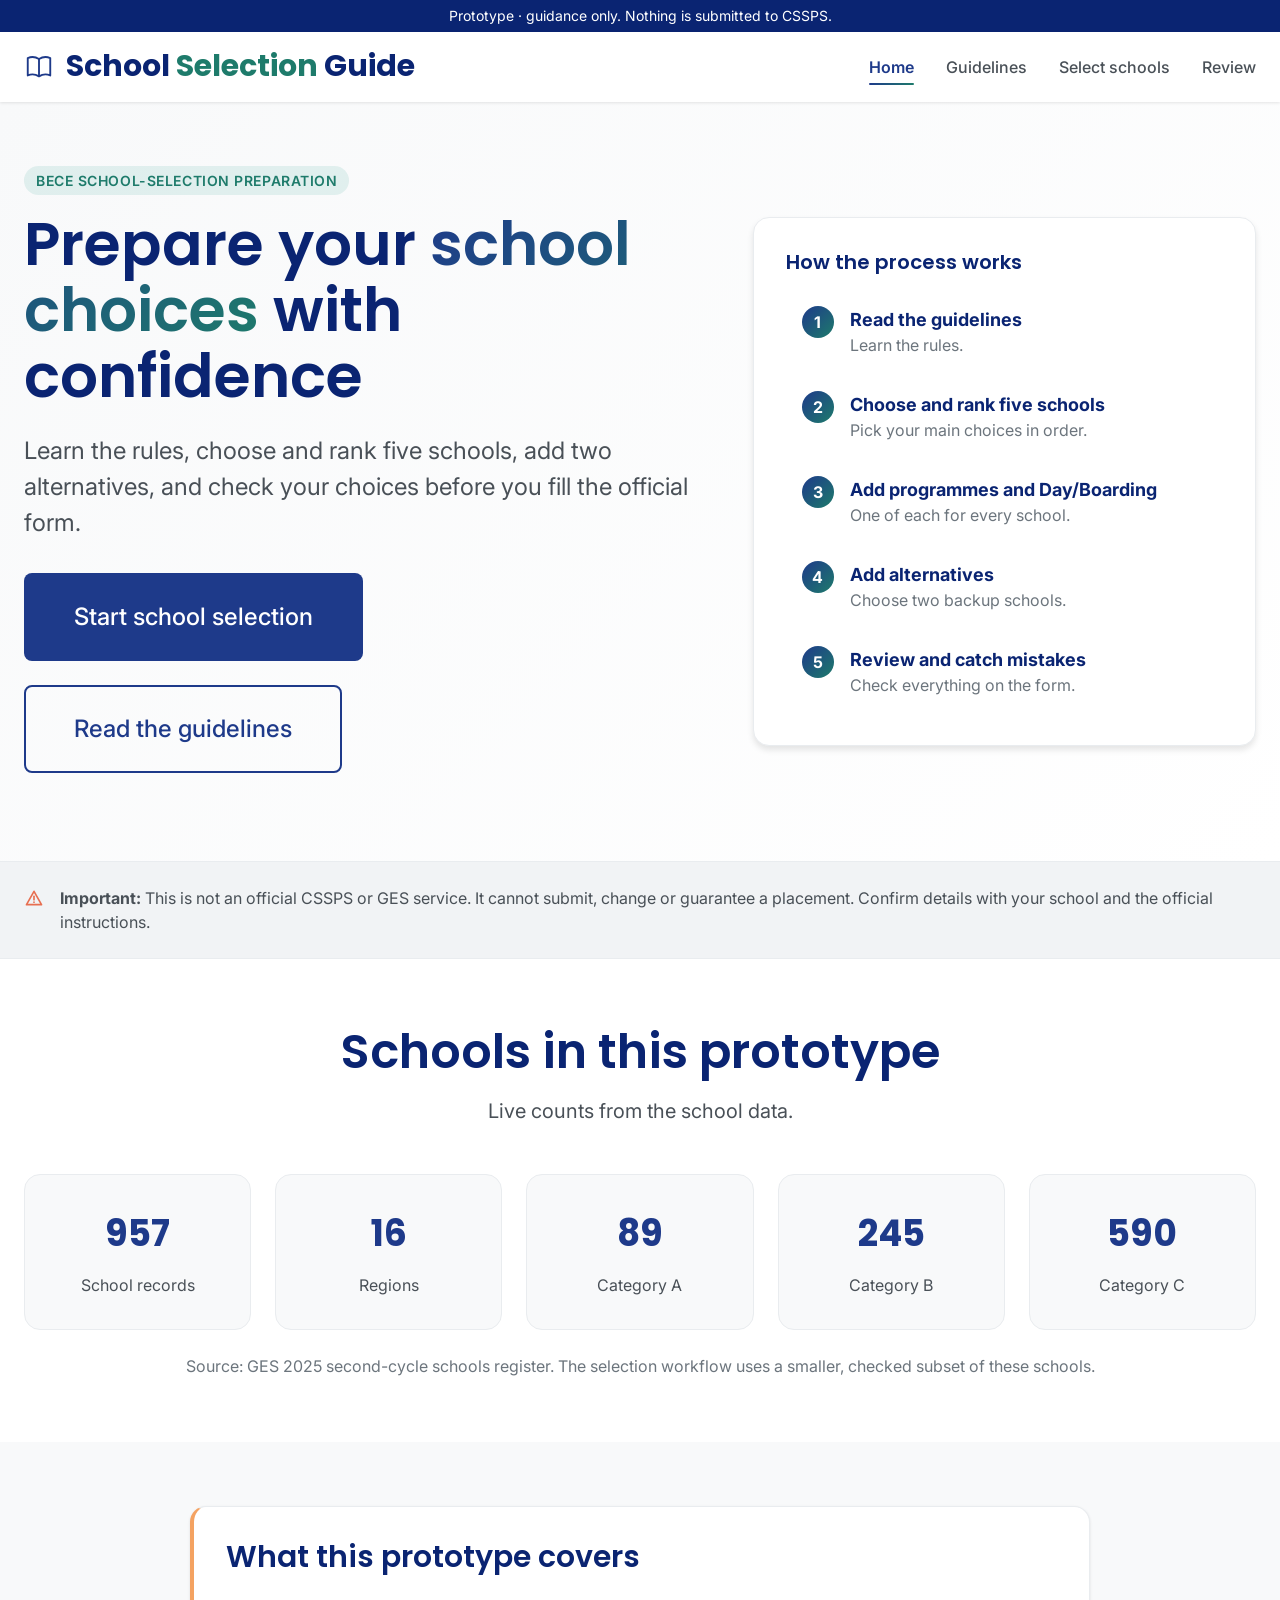
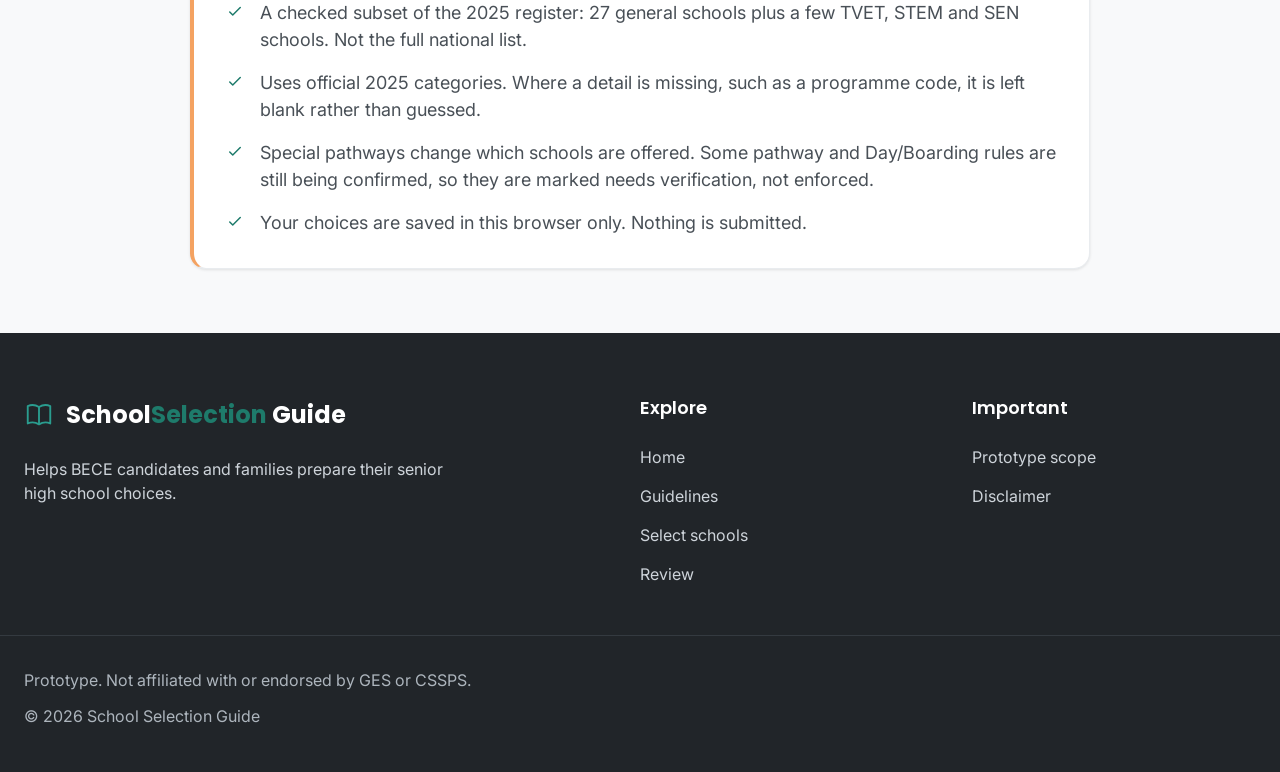
==== school-selection/index.html @ 2ab00b9f "Initial commit: combined Journa product with landing page Combines two existing products into one re" ====
<!DOCTYPE html>
<html lang="en">
<head>
    <meta charset="UTF-8">
    <meta name="viewport" content="width=device-width, initial-scale=1.0">
    <meta name="description" content="Learn the 2025 BECE school-selection rules, choose and rank five schools plus two alternatives, and check your choices. Prototype.">
    <title>School Selection Guide &mdash; prepare your BECE school choices</title>
    <link rel="preconnect" href="https://fonts.googleapis.com">
    <link rel="preconnect" href="https://fonts.gstatic.com" crossorigin>
    <link href="https://fonts.googleapis.com/css2?family=Inter:wght@400;500;600;700&family=Poppins:wght@600;700&display=swap" rel="stylesheet">
    <link rel="stylesheet" href="css/main.css">
</head>
<body data-page="home">
    <div id="site-header"></div>

    <main id="main">
        <!-- Welcome -->
        <section class="hero">
            <div class="container hero-inner">
                <div class="hero-content">
                    <span class="hero-eyebrow">BECE school-selection preparation</span>
                    <h1 class="hero-title">Prepare your <span class="text-gradient">school choices</span> with confidence</h1>
                    <p class="hero-lead">
                        Learn the rules, choose and rank five schools, add two alternatives, and check
                        your choices before you fill the official form.
                    </p>
                    <div class="hero-actions">
                        <a class="btn btn-primary btn-large" href="selection/index.html">Start school selection</a>
                        <a class="btn btn-outline btn-large" href="guidelines/index.html">Read the guidelines</a>
                    </div>
                </div>

                <aside class="hero-panel" aria-label="How the selection process works">
                    <h2 class="hero-panel-title">How the process works</h2>
                    <div class="process-list">
                        <a class="process-item" href="guidelines/index.html">
                            <span class="process-num" aria-hidden="true">1</span>
                            <span class="process-text">
                                <strong>Read the guidelines</strong>
                                <span>Learn the rules.</span>
                            </span>
                        </a>
                        <a class="process-item" href="selection/index.html">
                            <span class="process-num" aria-hidden="true">2</span>
                            <span class="process-text">
                                <strong>Choose and rank five schools</strong>
                                <span>Pick your main choices in order.</span>
                            </span>
                        </a>
                        <a class="process-item" href="selection/index.html">
                            <span class="process-num" aria-hidden="true">3</span>
                            <span class="process-text">
                                <strong>Add programmes and Day/Boarding</strong>
                                <span>One of each for every school.</span>
                            </span>
                        </a>
                        <a class="process-item" href="review/index.html">
                            <span class="process-num" aria-hidden="true">4</span>
                            <span class="process-text">
                                <strong>Add alternatives</strong>
                                <span>Choose two backup schools.</span>
                            </span>
                        </a>
                         <a class="process-item" href="review/index.html">
                            <span class="process-num" aria-hidden="true">5</span>
                            <span class="process-text">
                                <strong>Review and catch mistakes</strong>
                                <span>Check everything on the form.</span>
                            </span>
                        </a>
                    </div>
                </aside>
            </div>
        </section>

    

        <!-- Disclaimer -->
        <section class="notice-band" id="disclaimer">
            <div class="container notice-inner">
                <svg viewBox="0 0 24 24" width="20" height="20" aria-hidden="true" focusable="false">
                    <path d="M12 4l9 16H3L12 4Z" fill="none" stroke="currentColor" stroke-width="2" stroke-linejoin="round"/>
                    <path d="M12 10v4" fill="none" stroke="currentColor" stroke-width="2" stroke-linecap="round"/>
                    <circle cx="12" cy="17" r="1" fill="currentColor"/>
                </svg>
                <p>
                    <strong>Important:</strong> This is not an official CSSPS or GES service. It cannot
                    submit, change or guarantee a placement. Confirm details with your school and the
                    official instructions.
                </p>
            </div>
        </section>

        <!-- Dataset snapshot -->
        <section class="data-snapshot">
            <div class="container">
                <div class="section-header">
                    <h2 class="section-title">Schools in this prototype</h2>
                    <p class="section-subtitle">Live counts from the school data.</p>
                </div>
                <div class="snapshot-grid">
                    <div class="snapshot-card">
                        <span class="snapshot-value" id="stat-schools">&mdash;</span>
                        <span class="snapshot-label">School records</span>
                    </div>
                    <div class="snapshot-card">
                        <span class="snapshot-value" id="stat-regions">&mdash;</span>
                        <span class="snapshot-label">Regions</span>
                    </div>
                    <div class="snapshot-card">
                        <span class="snapshot-value" id="stat-cat-a">&mdash;</span>
                        <span class="snapshot-label">Category A</span>
                    </div>
                    <div class="snapshot-card">
                        <span class="snapshot-value" id="stat-cat-b">&mdash;</span>
                        <span class="snapshot-label">Category B</span>
                    </div>
                    <div class="snapshot-card">
                        <span class="snapshot-value" id="stat-cat-c">&mdash;</span>
                        <span class="snapshot-label">Category C</span>
                    </div>
                </div>
                <p class="snapshot-note" id="snapshot-note">
                    Source: GES 2025 second-cycle schools register. The selection workflow uses a
                    smaller, checked subset of these schools.
                </p>
            </div>
        </section>

        <!-- Scope -->
        <section class="scope" id="scope">
            <div class="container">
                <div class="scope-card">
                    <h2 class="scope-title">What this prototype covers</h2>
                    <ul class="scope-list">
                        <li>
                            <svg viewBox="0 0 24 24" width="18" height="18" aria-hidden="true" focusable="false"><path d="M5 12l4 4 10-10" fill="none" stroke="currentColor" stroke-width="2" stroke-linecap="round" stroke-linejoin="round"/></svg>
                            <span>A checked subset of the 2025 register: 27 general schools plus a few TVET, STEM and SEN schools. Not the full national list.</span>
                        </li>
                        <li>
                            <svg viewBox="0 0 24 24" width="18" height="18" aria-hidden="true" focusable="false"><path d="M5 12l4 4 10-10" fill="none" stroke="currentColor" stroke-width="2" stroke-linecap="round" stroke-linejoin="round"/></svg>
                            <span>Uses official 2025 categories. Where a detail is missing, such as a programme code, it is left blank rather than guessed.</span>
                        </li>
                        <li>
                            <svg viewBox="0 0 24 24" width="18" height="18" aria-hidden="true" focusable="false"><path d="M5 12l4 4 10-10" fill="none" stroke="currentColor" stroke-width="2" stroke-linecap="round" stroke-linejoin="round"/></svg>
                            <span>Special pathways change which schools are offered. Some pathway and Day/Boarding rules are still being confirmed, so they are marked needs verification, not enforced.</span>
                        </li>
                        <li>
                            <svg viewBox="0 0 24 24" width="18" height="18" aria-hidden="true" focusable="false"><path d="M5 12l4 4 10-10" fill="none" stroke="currentColor" stroke-width="2" stroke-linecap="round" stroke-linejoin="round"/></svg>
                            <span>Your choices are saved in this browser only. Nothing is submitted.</span>
                        </li>
                    </ul>
                </div>
            </div>
        </section>
    </main>

    <div id="site-footer"></div>

    <noscript>
        <p style="padding: 1rem; text-align: center; background: #fff3cd; color: #664d03;">
            This prototype needs JavaScript to load navigation and school data. Please enable it to use the app.
        </p>
    </noscript>

    <script type="module" src="js/layout.js"></script>
    <script type="module" src="js/home.js"></script>
</body>
</html>
---- school-selection/css/main.css ----
@import url('variables.css');
@import url('reset.css');
@import url('layout.css');
@import url('components.css');
@import url('utilities.css');
@import url('pages.css');
@import url('guidelines.css');
@import url('selection.css');
@import url('placement-form.css');
@import url('review.css');
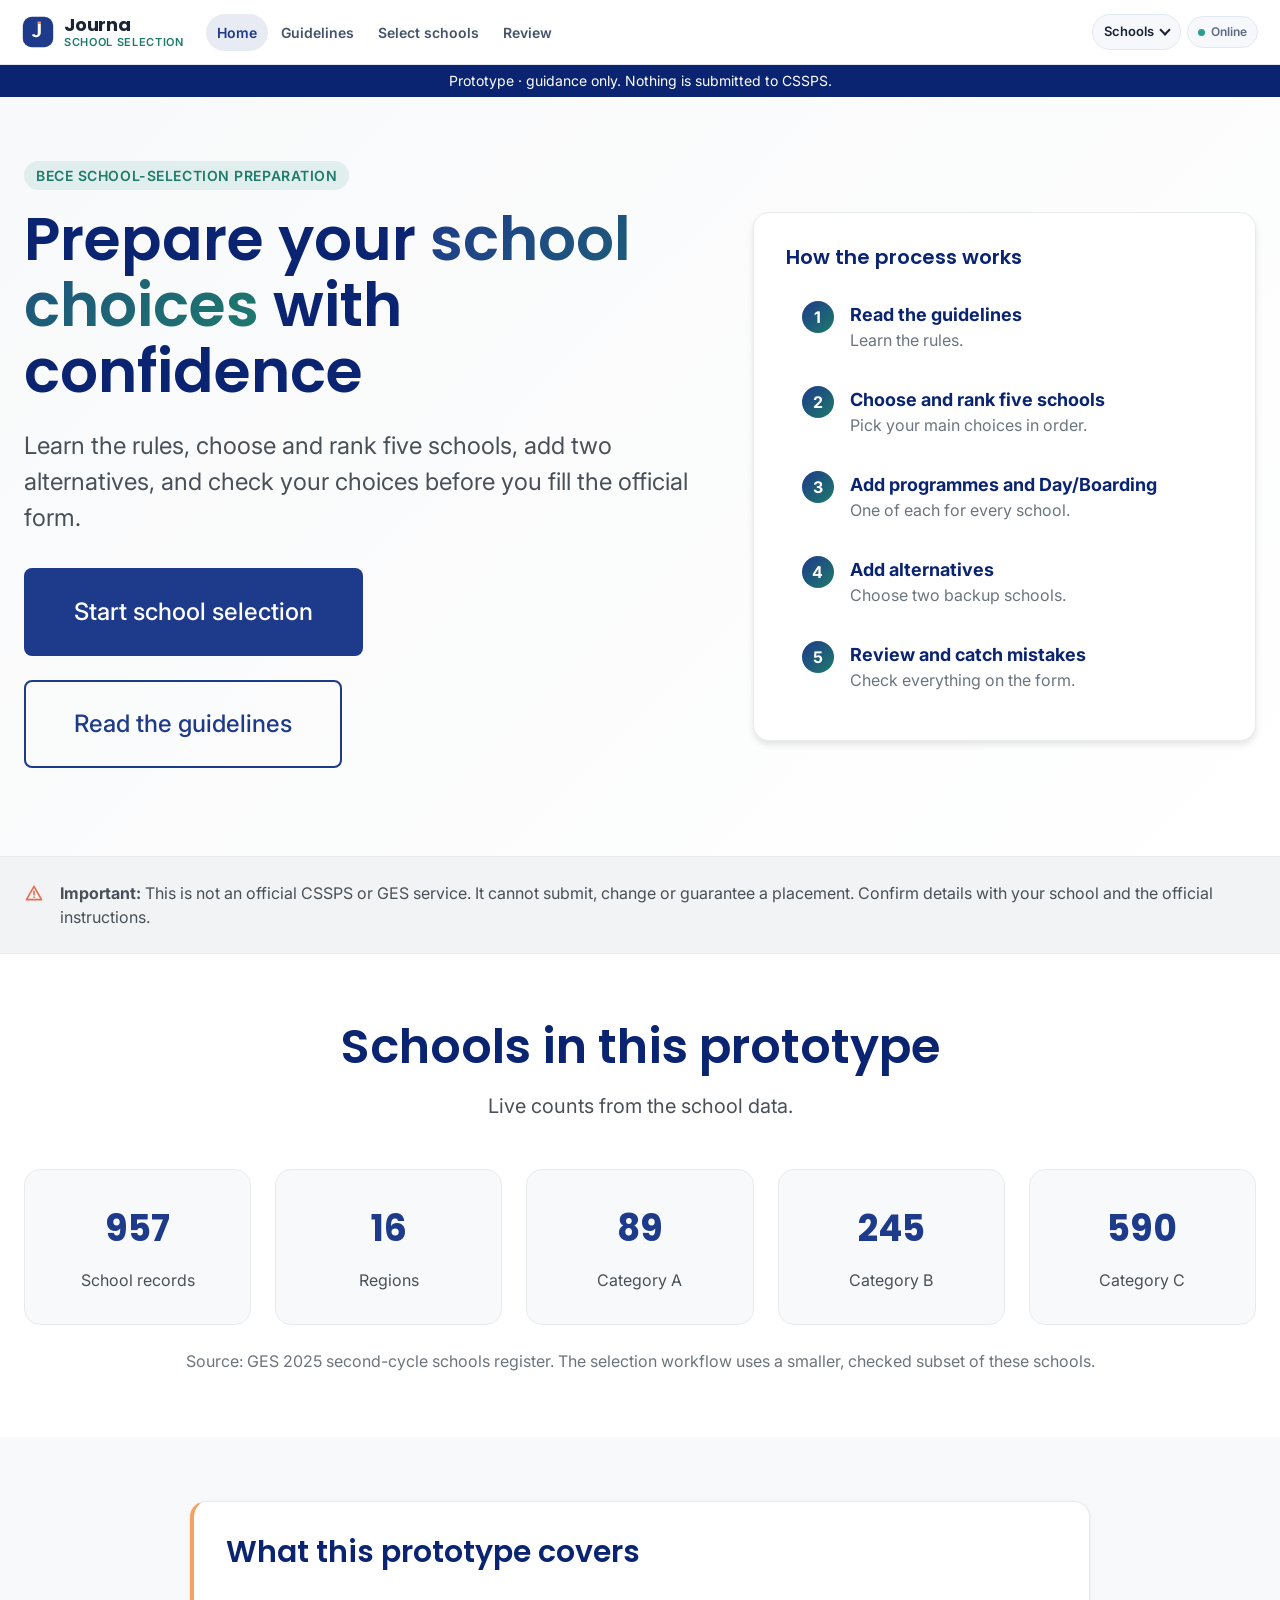
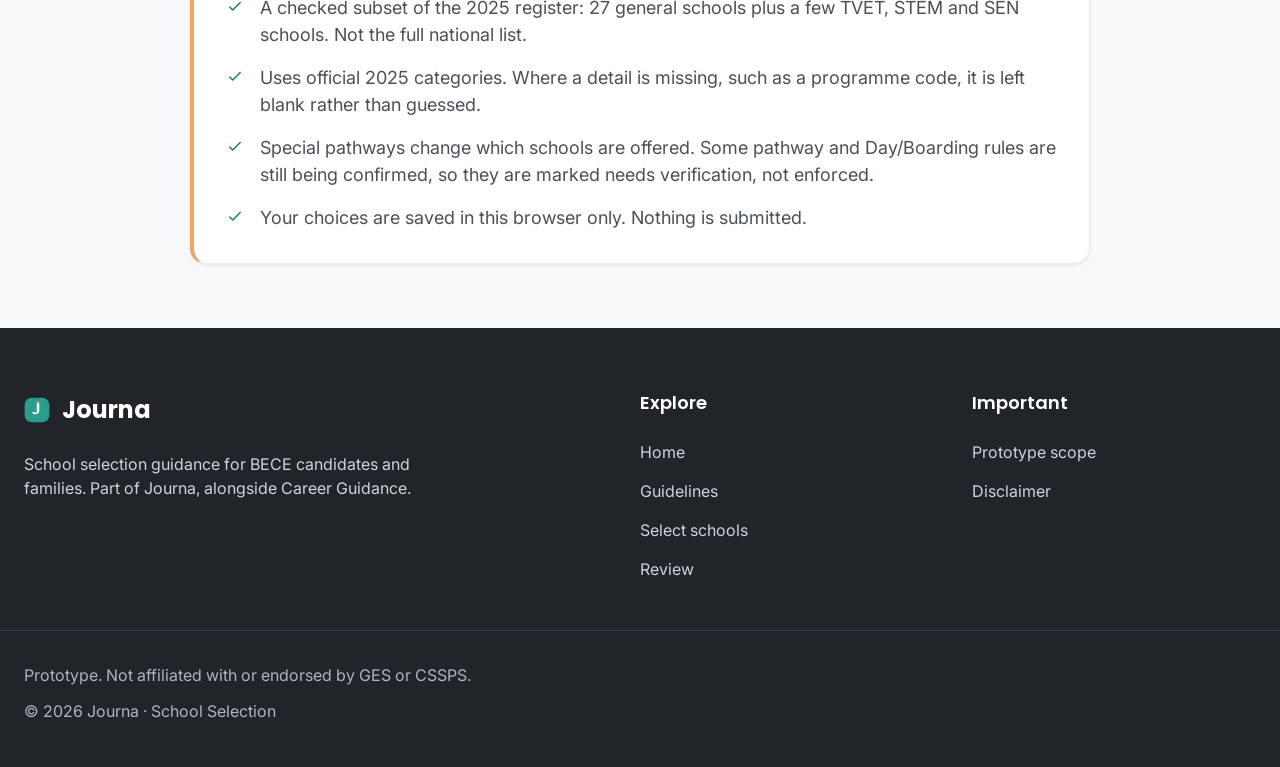
==== commit 161e7283: "Make Journa a unified installable offline PWA with shared shell" ====
--- a/school-selection/index.html
+++ b/school-selection/index.html
@@ -4,13 +4,18 @@
     <meta charset="UTF-8">
     <meta name="viewport" content="width=device-width, initial-scale=1.0">
     <meta name="description" content="Learn the 2025 BECE school-selection rules, choose and rank five schools plus two alternatives, and check your choices. Prototype.">
-    <title>School Selection Guide &mdash; prepare your BECE school choices</title>
+    <title>Journa &middot; School Selection &mdash; prepare your BECE school choices</title>
     <link rel="preconnect" href="https://fonts.googleapis.com">
     <link rel="preconnect" href="https://fonts.gstatic.com" crossorigin>
     <link href="https://fonts.googleapis.com/css2?family=Inter:wght@400;500;600;700&family=Poppins:wght@600;700&display=swap" rel="stylesheet">
     <link rel="stylesheet" href="css/main.css">
+    <meta name="theme-color" content="#1E3A8A">
+    <link rel="manifest" href="../manifest.webmanifest">
+    <link rel="icon" type="image/png" href="../assets/journa/icons/favicon-32.png">
+    <link rel="apple-touch-icon" href="../assets/journa/icons/apple-touch-icon.png">
+    <link rel="stylesheet" href="../assets/journa/shell.css">
 </head>
-<body data-page="home">
+<body data-page="home" data-journa-service="school" data-journa-page="home">
     <div id="site-header"></div>
 
     <main id="main">
@@ -165,5 +170,6 @@
 
     <script type="module" src="js/layout.js"></script>
     <script type="module" src="js/home.js"></script>
+    <script type="module" src="../assets/journa/shell.js"></script>
 </body>
 </html>
--- a/assets/journa/shell.css
+++ b/assets/journa/shell.css
@@ -0,0 +1,763 @@
+/* ==========================================================================
+   JOURNA — shared application shell
+   ==========================================================================
+   Loaded by every page of every service. It provides ONE design system:
+   tokens, the application bar, the mobile tab bar, the service switcher,
+   the install prompt, the network status and the update toast.
+
+   It deliberately does not restyle the content of either service. It only
+   adds the shared chrome and a small set of targeted responsive rules for
+   layouts that previously had no breakpoint.
+
+   The two services already share the same design tokens (--primary,
+   --secondary, --accent ...) and the same 1024 / 768 / 640 breakpoints,
+   so the shell slots into both without conflict.
+   ========================================================================== */
+
+:root {
+    --jn-navy: #1E3A8A;
+    --jn-navy-dark: #0A2472;
+    --jn-navy-light: #3B5BA5;
+    --jn-teal: #1E7B6B;
+    --jn-teal-light: #2A9D8F;
+    --jn-orange: #F4A261;
+    --jn-coral: #E76F51;
+    --jn-ink: #1A2233;
+    --jn-body: #46536B;
+    --jn-muted: #5C6A85;
+    --jn-line: #E2E8F2;
+    --jn-bg: #F6F8FC;
+    --jn-white: #FFFFFF;
+
+    --jn-appbar-h: 58px;
+    --jn-tabbar-h: 60px;
+    --jn-radius: 14px;
+    --jn-radius-sm: 10px;
+    --jn-shadow: 0 4px 12px rgba(26, 34, 51, .07), 0 12px 32px rgba(26, 34, 51, .07);
+    --jn-shadow-lg: 0 8px 24px rgba(26, 34, 51, .12), 0 24px 56px rgba(26, 34, 51, .12);
+    --jn-font: 'Inter', -apple-system, BlinkMacSystemFont, 'Segoe UI', Roboto, Helvetica, Arial, sans-serif;
+    --jn-display: 'Poppins', var(--jn-font);
+    --jn-safe-b: env(safe-area-inset-bottom, 0px);
+    --jn-safe-t: env(safe-area-inset-top, 0px);
+}
+
+/* ---------- Shell chrome ---------- */
+
+.jn-skip {
+    position: absolute;
+    left: -9999px;
+    top: 0;
+    z-index: 1000;
+    background: var(--jn-navy);
+    color: #fff;
+    padding: 10px 16px;
+    border-radius: 0 0 var(--jn-radius-sm) 0;
+    font-weight: 600;
+    text-decoration: none;
+}
+
+.jn-skip:focus {
+    left: 0;
+}
+
+/* ---------- Application bar ---------- */
+
+.jn-appbar {
+    position: sticky;
+    top: 0;
+    z-index: 900;
+    background: rgba(255, 255, 255, .92);
+    -webkit-backdrop-filter: saturate(180%) blur(14px);
+    backdrop-filter: saturate(180%) blur(14px);
+    border-bottom: 1px solid var(--jn-line);
+    padding-top: var(--jn-safe-t);
+}
+
+.jn-appbar__inner {
+    display: flex;
+    align-items: center;
+    gap: 10px;
+    min-height: var(--jn-appbar-h);
+    max-width: 1440px;
+    margin: 0 auto;
+    padding: 0 14px;
+}
+
+.jn-appbar__brand {
+    display: inline-flex;
+    align-items: center;
+    gap: 10px;
+    text-decoration: none;
+    color: var(--jn-navy);
+    flex: 0 0 auto;
+    min-width: 0;
+}
+
+.jn-mark {
+    display: block;
+    flex: 0 0 auto;
+    color: var(--jn-navy);
+}
+
+.jn-appbar__titles {
+    display: flex;
+    flex-direction: column;
+    min-width: 0;
+    line-height: 1.15;
+}
+
+.jn-appbar__name {
+    font-family: var(--jn-display);
+    font-weight: 700;
+    font-size: 1.0625rem;
+    color: var(--jn-ink);
+    letter-spacing: -.01em;
+}
+
+.jn-appbar__service {
+    font-size: .6875rem;
+    font-weight: 600;
+    letter-spacing: .06em;
+    text-transform: uppercase;
+    color: var(--jn-teal);
+    white-space: nowrap;
+    overflow: hidden;
+    text-overflow: ellipsis;
+}
+
+.jn-appbar__nav {
+    display: none;
+    align-items: center;
+    gap: 2px;
+    margin-left: 8px;
+    flex: 1 1 auto;
+    min-width: 0;
+    overflow-x: auto;
+    scrollbar-width: none;
+}
+
+.jn-appbar__nav::-webkit-scrollbar {
+    display: none;
+}
+
+.jn-appbar__link {
+    text-decoration: none;
+    font-weight: 600;
+    font-size: .875rem;
+    color: var(--jn-body);
+    padding: 8px 11px;
+    border-radius: 999px;
+    white-space: nowrap;
+    transition: background .16s ease, color .16s ease;
+}
+
+.jn-appbar__link:hover {
+    background: var(--jn-bg);
+    color: var(--jn-navy);
+}
+
+.jn-appbar__link[aria-current='page'] {
+    background: rgba(30, 58, 138, .10);
+    color: var(--jn-navy);
+}
+
+.jn-appbar__tools {
+    display: flex;
+    align-items: center;
+    gap: 6px;
+    margin-left: auto;
+    flex: 0 0 auto;
+}
+
+/* ---------- Service switcher ---------- */
+
+.jn-switch {
+    position: relative;
+}
+
+.jn-switch__btn {
+    display: inline-flex;
+    align-items: center;
+    gap: 7px;
+    font: inherit;
+    font-size: .8125rem;
+    font-weight: 600;
+    color: var(--jn-ink);
+    background: var(--jn-bg);
+    border: 1px solid var(--jn-line);
+    border-radius: 999px;
+    padding: 7px 11px;
+    cursor: pointer;
+    min-height: 36px;
+}
+
+.jn-switch__btn:hover {
+    border-color: var(--jn-navy-light);
+}
+
+.jn-switch__btn svg {
+    width: 15px;
+    height: 15px;
+    fill: none;
+    stroke: currentColor;
+    stroke-width: 2;
+    stroke-linecap: round;
+    stroke-linejoin: round;
+}
+
+.jn-switch__caret {
+    width: 8px;
+    height: 8px;
+    border-right: 2px solid currentColor;
+    border-bottom: 2px solid currentColor;
+    transform: translateY(-2px) rotate(45deg);
+}
+
+.jn-switch__menu {
+    position: absolute;
+    right: 0;
+    top: calc(100% + 8px);
+    min-width: 232px;
+    background: var(--jn-white);
+    border: 1px solid var(--jn-line);
+    border-radius: var(--jn-radius);
+    box-shadow: var(--jn-shadow-lg);
+    padding: 6px;
+    margin: 0;
+    list-style: none;
+    z-index: 950;
+    display: none;
+}
+
+.jn-switch__menu[data-open='true'] {
+    display: block;
+}
+
+.jn-switch__item {
+    display: flex;
+    gap: 10px;
+    align-items: flex-start;
+    padding: 10px;
+    border-radius: var(--jn-radius-sm);
+    text-decoration: none;
+    color: inherit;
+}
+
+.jn-switch__item:hover {
+    background: var(--jn-bg);
+}
+
+.jn-switch__item[aria-current='true'] .jn-switch__itemname {
+    color: var(--jn-navy);
+}
+
+.jn-switch__icon {
+    flex: 0 0 auto;
+    width: 32px;
+    height: 32px;
+    border-radius: 9px;
+    display: inline-flex;
+    align-items: center;
+    justify-content: center;
+    background: rgba(30, 58, 138, .09);
+    color: var(--jn-navy);
+}
+
+.jn-switch__icon svg {
+    width: 17px;
+    height: 17px;
+    fill: none;
+    stroke: currentColor;
+    stroke-width: 1.9;
+    stroke-linecap: round;
+    stroke-linejoin: round;
+}
+
+.jn-switch__icon--teal {
+    background: rgba(30, 123, 107, .10);
+    color: var(--jn-teal);
+}
+
+.jn-switch__itemname {
+    display: block;
+    font-weight: 600;
+    font-size: .875rem;
+    color: var(--jn-ink);
+}
+
+.jn-switch__itemdesc {
+    display: block;
+    font-size: .75rem;
+    color: var(--jn-muted);
+    line-height: 1.4;
+}
+
+/* ---------- Tools: install + network status ---------- */
+
+.jn-install {
+    display: none;
+    align-items: center;
+    gap: 6px;
+    font: inherit;
+    font-size: .8125rem;
+    font-weight: 600;
+    color: #fff;
+    background: var(--jn-navy);
+    border: 0;
+    border-radius: 999px;
+    padding: 8px 14px;
+    cursor: pointer;
+    min-height: 36px;
+    white-space: nowrap;
+}
+
+.jn-install[data-available='true'] {
+    display: inline-flex;
+}
+
+/* Install buttons placed inside page content. */
+[data-journa-install][hidden] {
+    display: none !important;
+}
+
+.jn-install:hover {
+    background: var(--jn-navy-dark);
+}
+
+.jn-netstatus {
+    display: inline-flex;
+    align-items: center;
+    gap: 6px;
+    font-size: .75rem;
+    font-weight: 600;
+    color: var(--jn-muted);
+    padding: 6px 10px;
+    border-radius: 999px;
+    background: var(--jn-bg);
+    border: 1px solid var(--jn-line);
+    white-space: nowrap;
+}
+
+.jn-netstatus::before {
+    content: "";
+    width: 7px;
+    height: 7px;
+    border-radius: 50%;
+    background: var(--jn-teal-light);
+    flex: 0 0 auto;
+}
+
+.jn-netstatus[data-state='offline'] {
+    color: #8A5A12;
+    background: #FFF7E8;
+    border-color: #F3D9A6;
+}
+
+.jn-netstatus[data-state='offline']::before {
+    background: var(--jn-orange);
+}
+
+.jn-netstatus[data-state='syncing']::before {
+    background: var(--jn-navy-light);
+    animation: jn-pulse 1.1s ease-in-out infinite;
+}
+
+@keyframes jn-pulse {
+    0%, 100% { opacity: 1; }
+    50% { opacity: .35; }
+}
+
+/* ---------- Mobile tab bar ---------- */
+
+.jn-tabbar {
+    position: fixed;
+    left: 0;
+    right: 0;
+    bottom: 0;
+    z-index: 900;
+    display: flex;
+    align-items: stretch;
+    background: rgba(255, 255, 255, .96);
+    -webkit-backdrop-filter: saturate(180%) blur(14px);
+    backdrop-filter: saturate(180%) blur(14px);
+    border-top: 1px solid var(--jn-line);
+    padding-bottom: var(--jn-safe-b);
+    box-shadow: 0 -2px 14px rgba(26, 34, 51, .06);
+}
+
+.jn-tabbar__item {
+    flex: 1 1 0;
+    min-width: 0;
+    display: flex;
+    flex-direction: column;
+    align-items: center;
+    justify-content: center;
+    gap: 3px;
+    padding: 8px 2px 7px;
+    text-decoration: none;
+    color: var(--jn-muted);
+    font-size: .625rem;
+    font-weight: 600;
+    line-height: 1.15;
+    text-align: center;
+    -webkit-tap-highlight-color: transparent;
+    min-height: var(--jn-tabbar-h);
+}
+
+.jn-tabbar__item svg {
+    width: 21px;
+    height: 21px;
+    fill: none;
+    stroke: currentColor;
+    stroke-width: 1.9;
+    stroke-linecap: round;
+    stroke-linejoin: round;
+}
+
+.jn-tabbar__item[aria-current='page'] {
+    color: var(--jn-navy);
+}
+
+.jn-tabbar__item[aria-current='page'] svg {
+    stroke-width: 2.3;
+}
+
+.jn-tabbar__label {
+    overflow: hidden;
+    text-overflow: ellipsis;
+    white-space: nowrap;
+    max-width: 100%;
+}
+
+.jn-tabbar__item--button {
+    background: none;
+    border: 0;
+    font-family: inherit;
+    cursor: pointer;
+}
+
+/* ---------- More sheet (mobile) ---------- */
+
+.jn-sheet {
+    position: fixed;
+    inset: 0;
+    z-index: 950;
+    display: none;
+}
+
+.jn-sheet[data-open='true'] {
+    display: block;
+}
+
+.jn-sheet__scrim {
+    position: absolute;
+    inset: 0;
+    background: rgba(16, 24, 40, .48);
+    border: 0;
+    padding: 0;
+    cursor: pointer;
+}
+
+.jn-sheet__panel {
+    position: absolute;
+    left: 0;
+    right: 0;
+    bottom: 0;
+    background: var(--jn-white);
+    border-radius: 20px 20px 0 0;
+    padding: 8px 16px calc(20px + var(--jn-safe-b));
+    box-shadow: var(--jn-shadow-lg);
+    max-height: 80vh;
+    overflow-y: auto;
+    animation: jn-sheet-in .22s ease;
+}
+
+@keyframes jn-sheet-in {
+    from { transform: translateY(18px); opacity: .4; }
+    to { transform: translateY(0); opacity: 1; }
+}
+
+.jn-sheet__grip {
+    width: 38px;
+    height: 4px;
+    border-radius: 999px;
+    background: var(--jn-line);
+    margin: 4px auto 14px;
+}
+
+.jn-sheet__title {
+    font-family: var(--jn-display);
+    font-size: .9375rem;
+    color: var(--jn-ink);
+    margin: 0 0 10px;
+    font-weight: 700;
+}
+
+.jn-sheet__group {
+    margin: 0 0 16px;
+}
+
+.jn-sheet__grouplabel {
+    font-size: .6875rem;
+    font-weight: 700;
+    letter-spacing: .08em;
+    text-transform: uppercase;
+    color: var(--jn-muted);
+    margin: 0 0 6px;
+}
+
+.jn-sheet__link {
+    display: flex;
+    align-items: center;
+    gap: 11px;
+    padding: 11px 10px;
+    border-radius: var(--jn-radius-sm);
+    text-decoration: none;
+    color: var(--jn-ink);
+    font-weight: 600;
+    font-size: .9375rem;
+}
+
+.jn-sheet__link:hover {
+    background: var(--jn-bg);
+}
+
+.jn-sheet__link[aria-current='page'] {
+    background: rgba(30, 58, 138, .08);
+    color: var(--jn-navy);
+}
+
+.jn-sheet__link svg {
+    width: 19px;
+    height: 19px;
+    flex: 0 0 auto;
+    fill: none;
+    stroke: currentColor;
+    stroke-width: 1.9;
+    stroke-linecap: round;
+    stroke-linejoin: round;
+}
+
+/* ---------- Update toast ---------- */
+
+.jn-toast {
+    position: fixed;
+    left: 50%;
+    bottom: calc(var(--jn-tabbar-h) + var(--jn-safe-b) + 14px);
+    transform: translateX(-50%);
+    z-index: 980;
+    display: none;
+    align-items: center;
+    gap: 12px;
+    width: min(560px, calc(100vw - 28px));
+    background: var(--jn-ink);
+    color: #fff;
+    border-radius: var(--jn-radius);
+    padding: 12px 14px;
+    box-shadow: var(--jn-shadow-lg);
+    font-size: .875rem;
+}
+
+.jn-toast[data-open='true'] {
+    display: flex;
+}
+
+.jn-toast__text {
+    flex: 1 1 auto;
+    line-height: 1.4;
+}
+
+.jn-toast__action {
+    flex: 0 0 auto;
+    font: inherit;
+    font-size: .8125rem;
+    font-weight: 700;
+    color: var(--jn-navy);
+    background: #fff;
+    border: 0;
+    border-radius: 999px;
+    padding: 8px 14px;
+    cursor: pointer;
+    min-height: 34px;
+}
+
+.jn-toast__action:hover {
+    background: var(--jn-bg);
+}
+
+.jn-toast__dismiss {
+    flex: 0 0 auto;
+    font: inherit;
+    background: none;
+    border: 0;
+    color: rgba(255, 255, 255, .7);
+    cursor: pointer;
+    font-size: 1.125rem;
+    line-height: 1;
+    padding: 6px;
+}
+
+/* ---------- Offline banner ---------- */
+
+.jn-offlinebar {
+    display: none;
+    background: #FFF7E8;
+    color: #8A5A12;
+    border-bottom: 1px solid #F3D9A6;
+    font-size: .8125rem;
+    font-weight: 600;
+    text-align: center;
+    padding: 7px 14px;
+}
+
+.jn-offlinebar[data-open='true'] {
+    display: block;
+}
+
+/* ---------- Legacy chrome ---------- */
+/* The application bar replaces the per-service navigation. The old bars are
+   hidden but their scripts keep running harmlessly. */
+
+body > nav.navbar,
+body #mobileNav,
+body .mobile-overlay {
+    display: none !important;
+}
+
+/* ---------- Responsive ---------- */
+
+@media (min-width: 900px) {
+    .jn-appbar__nav {
+        display: flex;
+    }
+
+    .jn-tabbar {
+        display: none;
+    }
+
+    .jn-toast {
+        bottom: 20px;
+        left: auto;
+        right: 20px;
+        transform: none;
+    }
+
+    body {
+        padding-bottom: 0 !important;
+    }
+}
+
+@media (min-width: 1024px) {
+    :root {
+        --jn-appbar-h: 64px;
+    }
+
+    .jn-appbar__inner {
+        padding: 0 22px;
+        gap: 14px;
+    }
+
+    .jn-appbar__name {
+        font-size: 1.125rem;
+    }
+}
+
+@media (max-width: 899px) {
+    /* Keep the tab bar clear of page content. */
+    body {
+        padding-bottom: calc(var(--jn-tabbar-h) + var(--jn-safe-b)) !important;
+    }
+
+    .jn-appbar__service {
+        max-width: 42vw;
+    }
+
+    /* Comfortable touch targets for the shell's own controls. */
+    .jn-appbar__brand,
+    .jn-switch__btn,
+    .jn-install {
+        min-height: 44px;
+    }
+}
+
+@media (max-width: 420px) {
+    .jn-appbar__inner {
+        padding: 0 10px;
+        gap: 8px;
+    }
+
+    .jn-appbar__name {
+        font-size: 1rem;
+    }
+
+    .jn-netstatus span {
+        display: none;
+    }
+
+    .jn-netstatus {
+        padding: 8px;
+    }
+}
+
+/* ---------- Targeted responsive fixes ---------- */
+/* Layouts that previously had no breakpoint and therefore overflowed on
+   narrow screens. Scoped to the elements that need it. */
+
+@media (max-width: 768px) {
+    .access-grid {
+        grid-template-columns: repeat(2, 1fr) !important;
+    }
+
+    .career-categories-compact {
+        gap: 12px !important;
+    }
+
+    .career-card-compact,
+    .category-card-compact {
+        min-width: 132px !important;
+        max-width: none !important;
+    }
+}
+
+@media (max-width: 480px) {
+    .access-grid {
+        grid-template-columns: 1fr !important;
+    }
+}
+
+/* ---------- Wide-screen workspace ---------- */
+/* On large screens give the dense list and comparison layouts more room
+   instead of stretching a single column across the viewport. */
+
+@media (min-width: 1280px) {
+    .jn-appbar__inner {
+        max-width: 1560px;
+    }
+}
+
+/* ---------- Print ---------- */
+
+@media print {
+    .jn-appbar,
+    .jn-tabbar,
+    .jn-sheet,
+    .jn-toast,
+    .jn-offlinebar,
+    .jn-skip {
+        display: none !important;
+    }
+
+    body {
+        padding-bottom: 0 !important;
+    }
+}
+
+@media (prefers-reduced-motion: reduce) {
+    .jn-sheet__panel {
+        animation: none;
+    }
+
+    .jn-netstatus[data-state='syncing']::before {
+        animation: none;
+    }
+}
